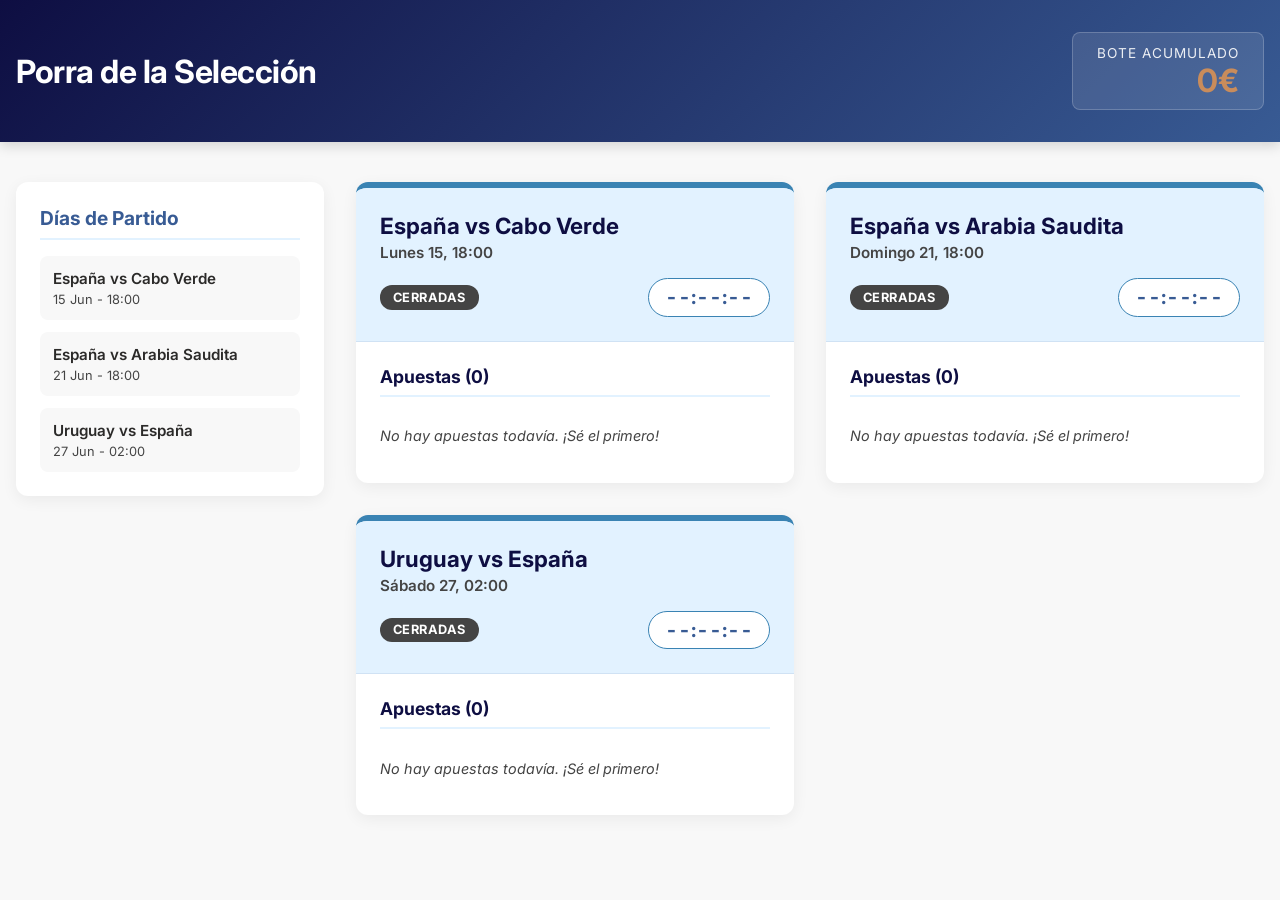
==== index.html @ 6dab9fd6 "vista inicial de partidos" ====
<!DOCTYPE html>
<html lang="es">
<head>
    <meta charset="UTF-8">
    <meta name="viewport" content="width=device-width, initial-scale=1.0">
    <title>Porra Selección Española</title>
    <link rel="stylesheet" href="style.css">
    <link href="https://fonts.googleapis.com/css2?family=Inter:wght@400;600;700&display=swap" rel="stylesheet">
</head>
<body>
    <header>
        <div class="header-content">
            <h1>Porra de la Selección</h1>
            <div class="pot-container">
                <span class="pot-label">Bote Acumulado</span>
                <span class="pot-amount"><span id="total-pot">0</span>€</span>
            </div>
        </div>
    </header>
    <div class="app-layout">
        <aside class="sidebar">
            <h3>Días de Partido</h3>
            <nav id="sidebar-nav">
                <!-- Sidebar links generated by JS -->
            </nav>
        </aside>
        <main id="matches-container">
            <!-- Match Cards -->
        </main>
    </div>
    <script src="app.js"></script>
</body>
</html>
---- style.css ----
:root {
    --primary: #385b94;
    --primary-light: #3a83b3;
    --text-main: #2b2a29;
    --bg-white: #ffffff;
    --text-muted: #444444;
    --accent-dark: #0e0e42;
    --bg-light: #e2f2ff;
    --bg-offwhite: #f8f8f8;
    --complementary: #c98c5b;
}

body {
    font-family: 'Inter', sans-serif;
    background-color: var(--bg-offwhite);
    color: var(--text-main);
    margin: 0;
    padding: 0;
}

header {
    background: linear-gradient(135deg, var(--accent-dark), var(--primary));
    color: var(--bg-white);
    padding: 2rem 1rem;
    box-shadow: 0 4px 12px rgba(0,0,0,0.15);
}

.header-content {
    max-width: 1400px;
    margin: 0 auto;
    display: flex;
    justify-content: space-between;
    align-items: center;
    flex-wrap: wrap;
    gap: 1rem;
}

h1 {
    margin: 0;
    font-size: 2rem;
    letter-spacing: -0.5px;
}

.pot-container {
    background-color: rgba(255,255,255,0.1);
    padding: 0.75rem 1.5rem;
    border-radius: 8px;
    border: 1px solid rgba(255,255,255,0.2);
    display: flex;
    flex-direction: column;
    align-items: flex-end;
}

.pot-label {
    font-size: 0.85rem;
    text-transform: uppercase;
    letter-spacing: 1px;
    opacity: 0.9;
}

.pot-amount {
    font-weight: 700;
    color: var(--complementary);
    font-size: 2rem;
    line-height: 1;
    margin-top: 0.25rem;
}

.app-layout {
    display: flex;
    max-width: 1400px;
    margin: 2.5rem auto;
    padding: 0 1rem;
    gap: 2rem;
    align-items: flex-start;
}

.sidebar {
    width: 260px;
    background-color: var(--bg-white);
    border-radius: 12px;
    padding: 1.5rem;
    box-shadow: 0 4px 16px rgba(0,0,0,0.06);
    position: sticky;
    top: 2rem;
    flex-shrink: 0;
}

.sidebar h3 {
    margin-top: 0;
    font-size: 1.2rem;
    color: var(--primary);
    border-bottom: 2px solid var(--bg-light);
    padding-bottom: 0.5rem;
    margin-bottom: 1rem;
}

.sidebar-nav-list {
    list-style: none;
    padding: 0;
    margin: 0;
    display: flex;
    flex-direction: column;
    gap: 0.75rem;
}

.sidebar-link {
    text-decoration: none;
    color: var(--text-main);
    display: block;
    padding: 0.75rem;
    border-radius: 8px;
    background-color: var(--bg-offwhite);
    transition: background-color 0.2s, color 0.2s;
    font-weight: 600;
    font-size: 0.95rem;
    border: 1px solid transparent;
}

.sidebar-link:hover {
    background-color: var(--bg-light);
    border-color: var(--primary-light);
    color: var(--primary);
}

.sidebar-date {
    display: block;
    font-size: 0.8rem;
    color: var(--text-muted);
    font-weight: normal;
    margin-top: 0.25rem;
}

main {
    flex: 1;
    display: grid;
    grid-template-columns: repeat(auto-fill, minmax(400px, 1fr));
    gap: 2rem;
    width: 100%;
}

.match-card {
    background-color: var(--bg-white);
    border-radius: 12px;
    box-shadow: 0 4px 16px rgba(0,0,0,0.06);
    overflow: hidden;
    display: flex;
    flex-direction: column;
    border-top: 6px solid var(--primary-light);
    transition: transform 0.2s ease, box-shadow 0.2s ease;
    scroll-margin-top: 2rem; /* so scrolling to hash id has margin */
}

.match-card:hover {
    transform: translateY(-4px);
    box-shadow: 0 8px 24px rgba(0,0,0,0.1);
}

.match-header {
    background-color: var(--bg-light);
    padding: 1.5rem;
    display: flex;
    flex-direction: column;
    gap: 1rem;
    border-bottom: 1px solid rgba(56, 91, 148, 0.1);
}

.match-info h2 {
    margin: 0 0 0.25rem 0;
    color: var(--accent-dark);
    font-size: 1.4rem;
}

.match-info p {
    margin: 0;
    color: var(--text-muted);
    font-size: 0.95rem;
    font-weight: 600;
}

.match-status {
    display: flex;
    justify-content: space-between;
    align-items: center;
    width: 100%;
}

.countdown {
    font-size: 1.25rem;
    font-weight: 700;
    color: var(--primary);
    background: var(--bg-white);
    padding: 0.4rem 1rem;
    border-radius: 20px;
    border: 1px solid var(--primary-light);
    font-variant-numeric: tabular-nums;
}

.status-badge {
    display: inline-block;
    padding: 0.3rem 0.8rem;
    border-radius: 12px;
    font-size: 0.8rem;
    font-weight: 700;
    text-transform: uppercase;
    letter-spacing: 0.5px;
}

.status-open {
    background-color: var(--primary);
    color: var(--bg-white);
}

.status-closed {
    background-color: var(--text-muted);
    color: var(--bg-white);
}

.match-body {
    padding: 1.5rem;
    flex: 1;
    display: flex;
    flex-direction: column;
}

.betting-form {
    display: flex;
    align-items: center;
    gap: 0.75rem;
    margin-bottom: 2rem;
    background-color: var(--bg-offwhite);
    padding: 1rem;
    border-radius: 8px;
    flex-wrap: wrap;
}

.betting-form input {
    padding: 0.75rem;
    border: 1px solid #ccc;
    border-radius: 6px;
    font-size: 1rem;
    font-family: inherit;
    color: var(--text-main);
}

.betting-form input:focus {
    outline: none;
    border-color: var(--primary-light);
    box-shadow: 0 0 0 3px var(--bg-light);
}

.betting-form input[type="text"] {
    flex: 1;
    min-width: 120px;
}

.betting-form input[type="number"] {
    width: 60px;
    text-align: center;
}

.score-divider {
    font-weight: bold;
    color: var(--text-muted);
}

.betting-form button {
    background-color: var(--complementary);
    color: var(--bg-white);
    border: none;
    padding: 0.75rem 1.5rem;
    border-radius: 6px;
    font-size: 1rem;
    font-weight: 700;
    cursor: pointer;
    transition: background-color 0.2s, transform 0.1s;
    width: 100%;
    margin-top: 0.5rem;
}

.betting-form button:hover {
    background-color: #b37b4f;
}

.betting-form button:active {
    transform: scale(0.98);
}

h3 {
    margin: 0 0 1rem 0;
    font-size: 1.1rem;
    color: var(--accent-dark);
    border-bottom: 2px solid var(--bg-light);
    padding-bottom: 0.5rem;
}

.bets-list {
    list-style: none;
    padding: 0;
    margin: 0;
    display: flex;
    flex-direction: column;
    gap: 0.75rem;
}

.bet-item {
    display: flex;
    justify-content: space-between;
    align-items: center;
    padding: 0.8rem 1rem;
    background-color: var(--bg-offwhite);
    border-radius: 6px;
    border: 1px solid #eaeaea;
}

.bet-name {
    font-weight: 600;
    color: var(--text-main);
}

.bet-prediction {
    color: var(--bg-white);
    font-weight: 700;
    background: var(--primary-light);
    padding: 0.3rem 0.8rem;
    border-radius: 4px;
    font-size: 1.1rem;
}

.secret-bet {
    color: var(--text-muted);
    font-style: italic;
    font-size: 0.9rem;
    display: flex;
    align-items: center;
    gap: 0.4rem;
}

@media (max-width: 900px) {
    .app-layout {
        flex-direction: column;
    }
    .sidebar {
        width: 100%;
        position: static;
        box-sizing: border-box;
    }
    .sidebar-nav-list {
        flex-direction: row;
        flex-wrap: wrap;
    }
    .sidebar-nav-list li {
        flex: 1;
        min-width: 200px;
    }
}
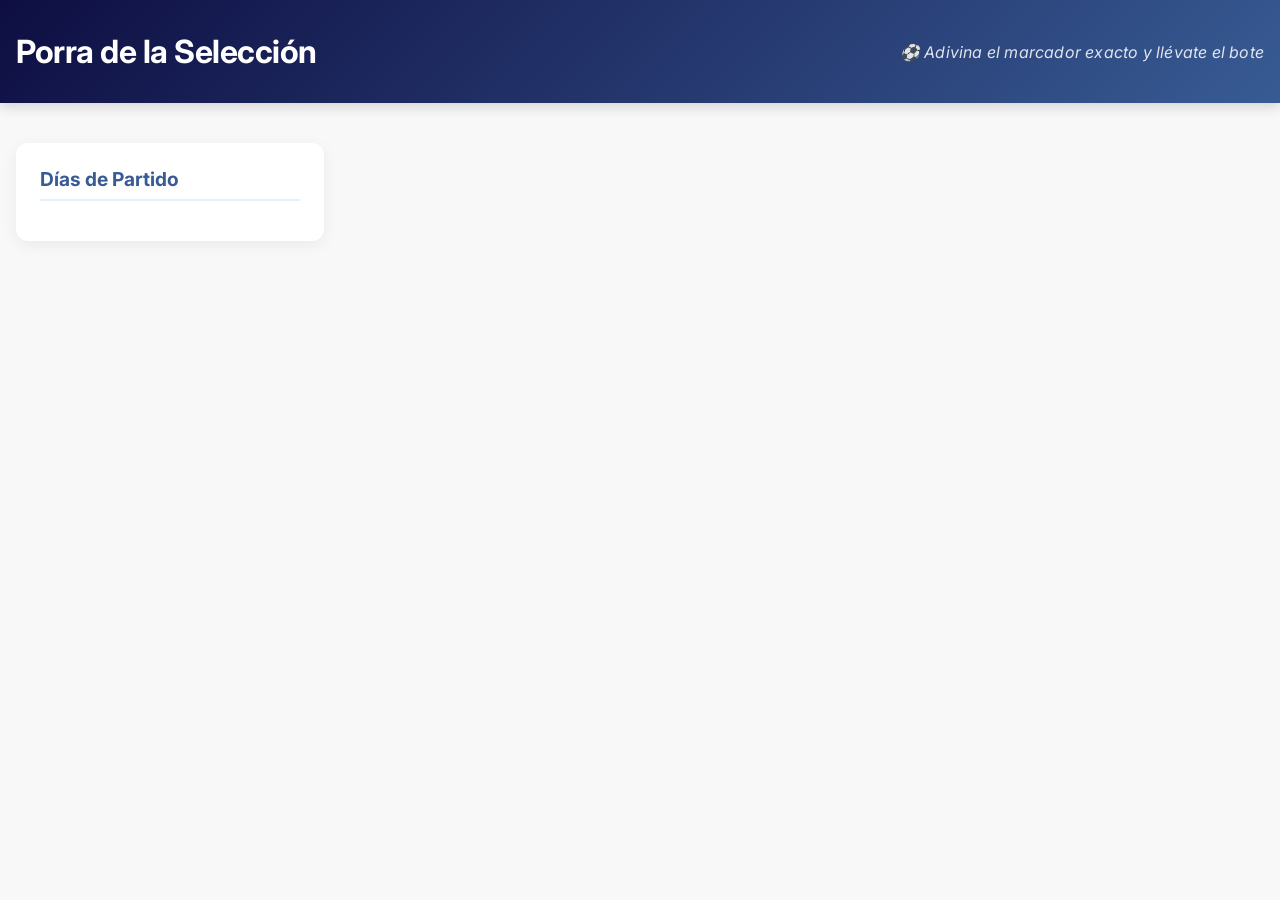
==== commit 60f4b2dd: "bote acumulado por partido" ====
--- a/index.html
+++ b/index.html
@@ -11,10 +11,7 @@
     <header>
         <div class="header-content">
             <h1>Porra de la Selección</h1>
-            <div class="pot-container">
-                <span class="pot-label">Bote Acumulado</span>
-                <span class="pot-amount"><span id="total-pot">0</span>€</span>
-            </div>
+            <div class="header-subtitle">⚽ Adivina el marcador exacto y llévate el bote</div>
         </div>
     </header>
     <div class="app-layout">
--- a/style.css
+++ b/style.css
@@ -41,29 +41,11 @@
     letter-spacing: -0.5px;
 }
 
-.pot-container {
-    background-color: rgba(255,255,255,0.1);
-    padding: 0.75rem 1.5rem;
-    border-radius: 8px;
-    border: 1px solid rgba(255,255,255,0.2);
-    display: flex;
-    flex-direction: column;
-    align-items: flex-end;
-}
-
-.pot-label {
-    font-size: 0.85rem;
-    text-transform: uppercase;
-    letter-spacing: 1px;
-    opacity: 0.9;
-}
-
-.pot-amount {
-    font-weight: 700;
-    color: var(--complementary);
-    font-size: 2rem;
-    line-height: 1;
-    margin-top: 0.25rem;
+.header-subtitle {
+    font-size: 1rem;
+    opacity: 0.85;
+    font-style: italic;
+    letter-spacing: 0.2px;
 }
 
 .app-layout {
@@ -131,6 +113,18 @@
     margin-top: 0.25rem;
 }
 
+.sidebar-pot {
+    display: inline-block;
+    margin-top: 0.4rem;
+    font-size: 0.78rem;
+    font-weight: 700;
+    color: var(--complementary);
+    background: rgba(201,140,91,0.12);
+    border: 1px solid rgba(201,140,91,0.3);
+    border-radius: 6px;
+    padding: 0.15rem 0.5rem;
+}
+
 main {
     flex: 1;
     display: grid;
@@ -165,6 +159,60 @@
     border-bottom: 1px solid rgba(56, 91, 148, 0.1);
 }
 
+/* Pot banner inside each match card */
+.match-pot-banner {
+    display: flex;
+    align-items: center;
+    justify-content: space-between;
+    background: linear-gradient(135deg, #c98c5b, #e8a96a);
+    border-radius: 10px;
+    padding: 0.75rem 1.1rem;
+    color: #fff;
+    box-shadow: 0 2px 8px rgba(201,140,91,0.25);
+    border: 1px solid rgba(255,255,255,0.3);
+}
+
+.pot-info {
+    display: flex;
+    align-items: center;
+    gap: 0.65rem;
+}
+
+.pot-icon {
+    font-size: 1.6rem;
+    line-height: 1;
+    filter: drop-shadow(0 1px 2px rgba(0,0,0,0.25));
+}
+
+.pot-details {
+    display: flex;
+    flex-direction: column;
+    gap: 0.1rem;
+}
+
+.pot-banner-label {
+    font-size: 0.7rem;
+    text-transform: uppercase;
+    letter-spacing: 1px;
+    opacity: 0.9;
+    font-weight: 600;
+}
+
+.pot-banner-amount {
+    font-size: 1.5rem;
+    font-weight: 800;
+    line-height: 1;
+    letter-spacing: -0.5px;
+    text-shadow: 0 1px 3px rgba(0,0,0,0.2);
+}
+
+.pot-bets-count {
+    font-size: 0.8rem;
+    opacity: 0.85;
+    font-weight: 600;
+    text-align: right;
+}
+
 .match-info h2 {
     margin: 0 0 0.25rem 0;
     color: var(--accent-dark);
@@ -225,13 +273,35 @@
 
 .betting-form {
     display: flex;
-    align-items: center;
+    flex-direction: column;
     gap: 0.75rem;
     margin-bottom: 2rem;
     background-color: var(--bg-offwhite);
     padding: 1rem;
     border-radius: 8px;
-    flex-wrap: wrap;
+}
+
+.form-row {
+    display: flex;
+    width: 100%;
+    gap: 0.75rem;
+}
+
+.scores-container {
+    display: grid;
+    grid-template-columns: 1fr auto 1fr;
+    row-gap: 0.4rem;
+    column-gap: 1rem;
+    align-items: center;
+    justify-items: center;
+    width: 100%;
+}
+
+.team-name {
+    font-size: 0.85rem;
+    font-weight: 700;
+    color: var(--accent-dark);
+    text-align: center;
 }
 
 .betting-form input {
@@ -249,13 +319,16 @@
     box-shadow: 0 0 0 3px var(--bg-light);
 }
 
-.betting-form input[type="text"] {
+.betting-form input[type="text"],
+.betting-form input[type="email"] {
     flex: 1;
     min-width: 120px;
 }
 
-.betting-form input[type="number"] {
-    width: 60px;
+.betting-form input.score-input {
+    width: 50px;
+    padding: 0.5rem;
+    font-size: 0.95rem;
     text-align: center;
 }
 
